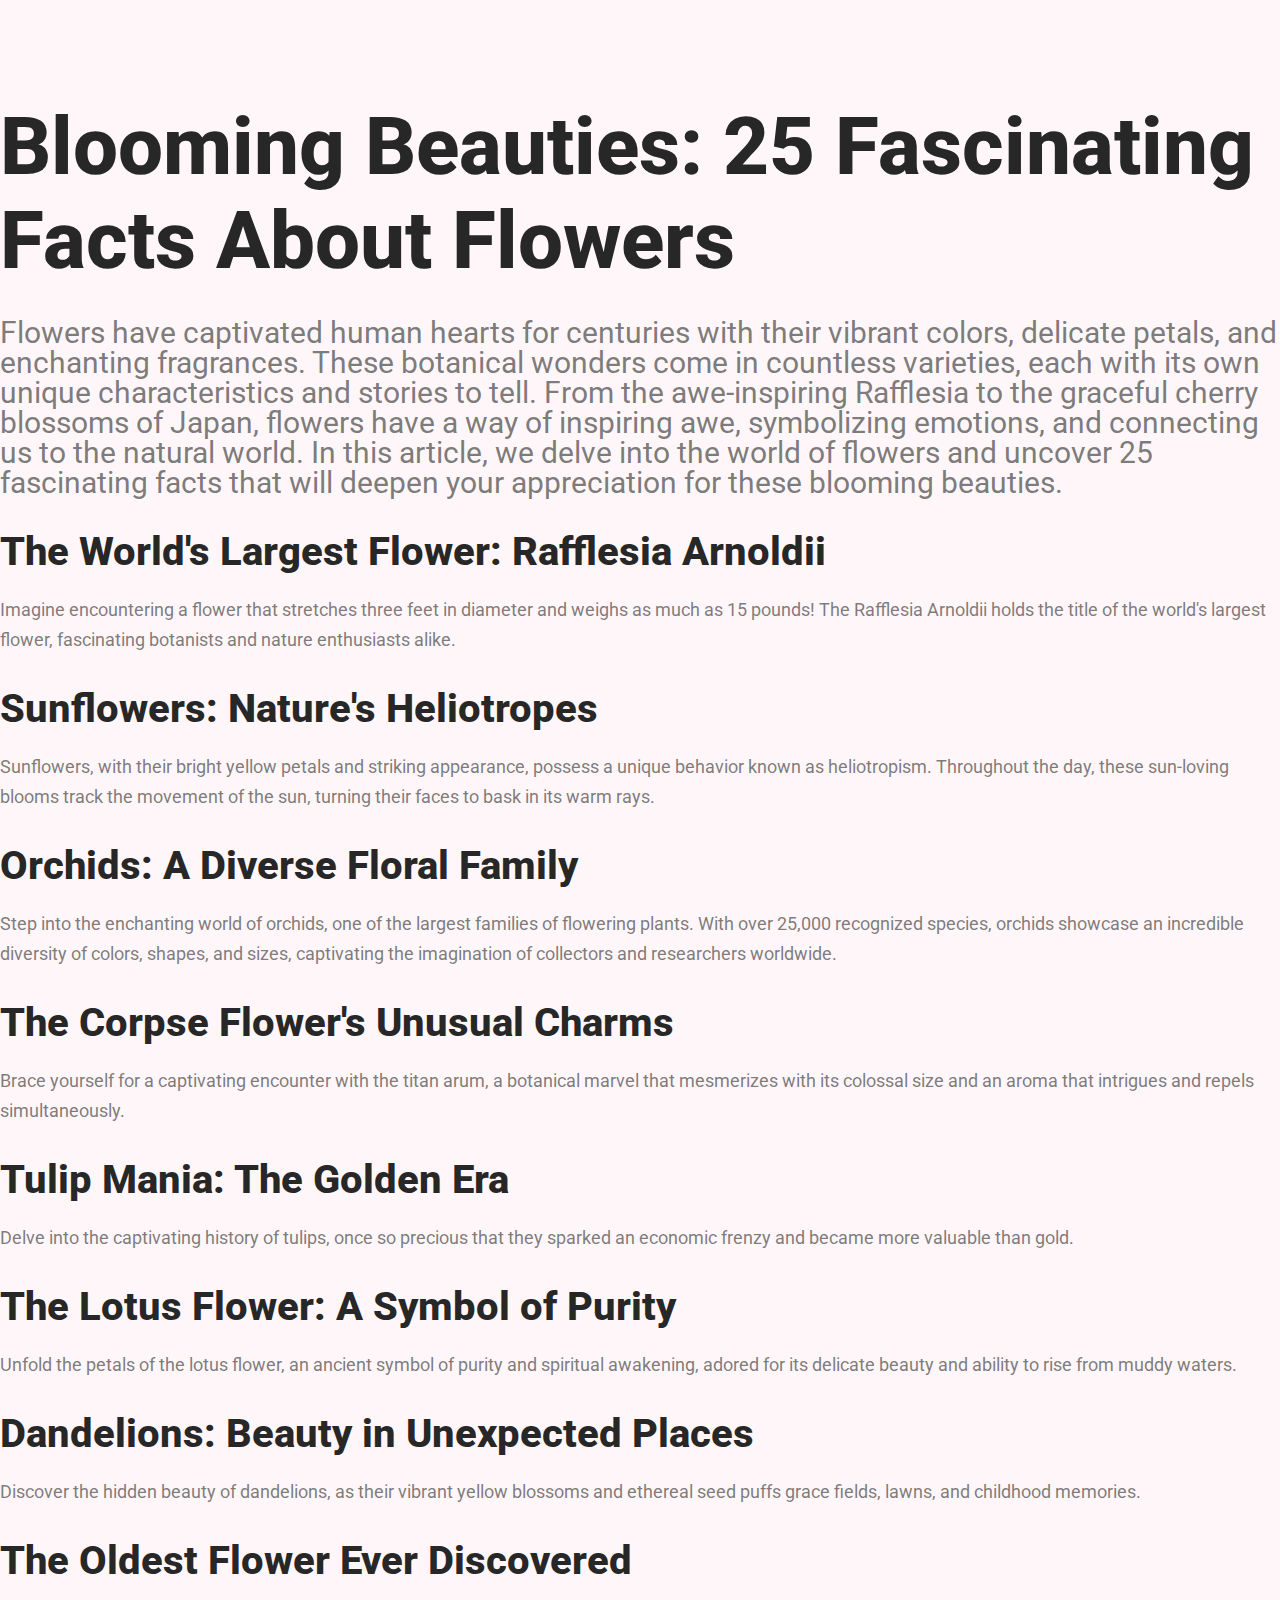
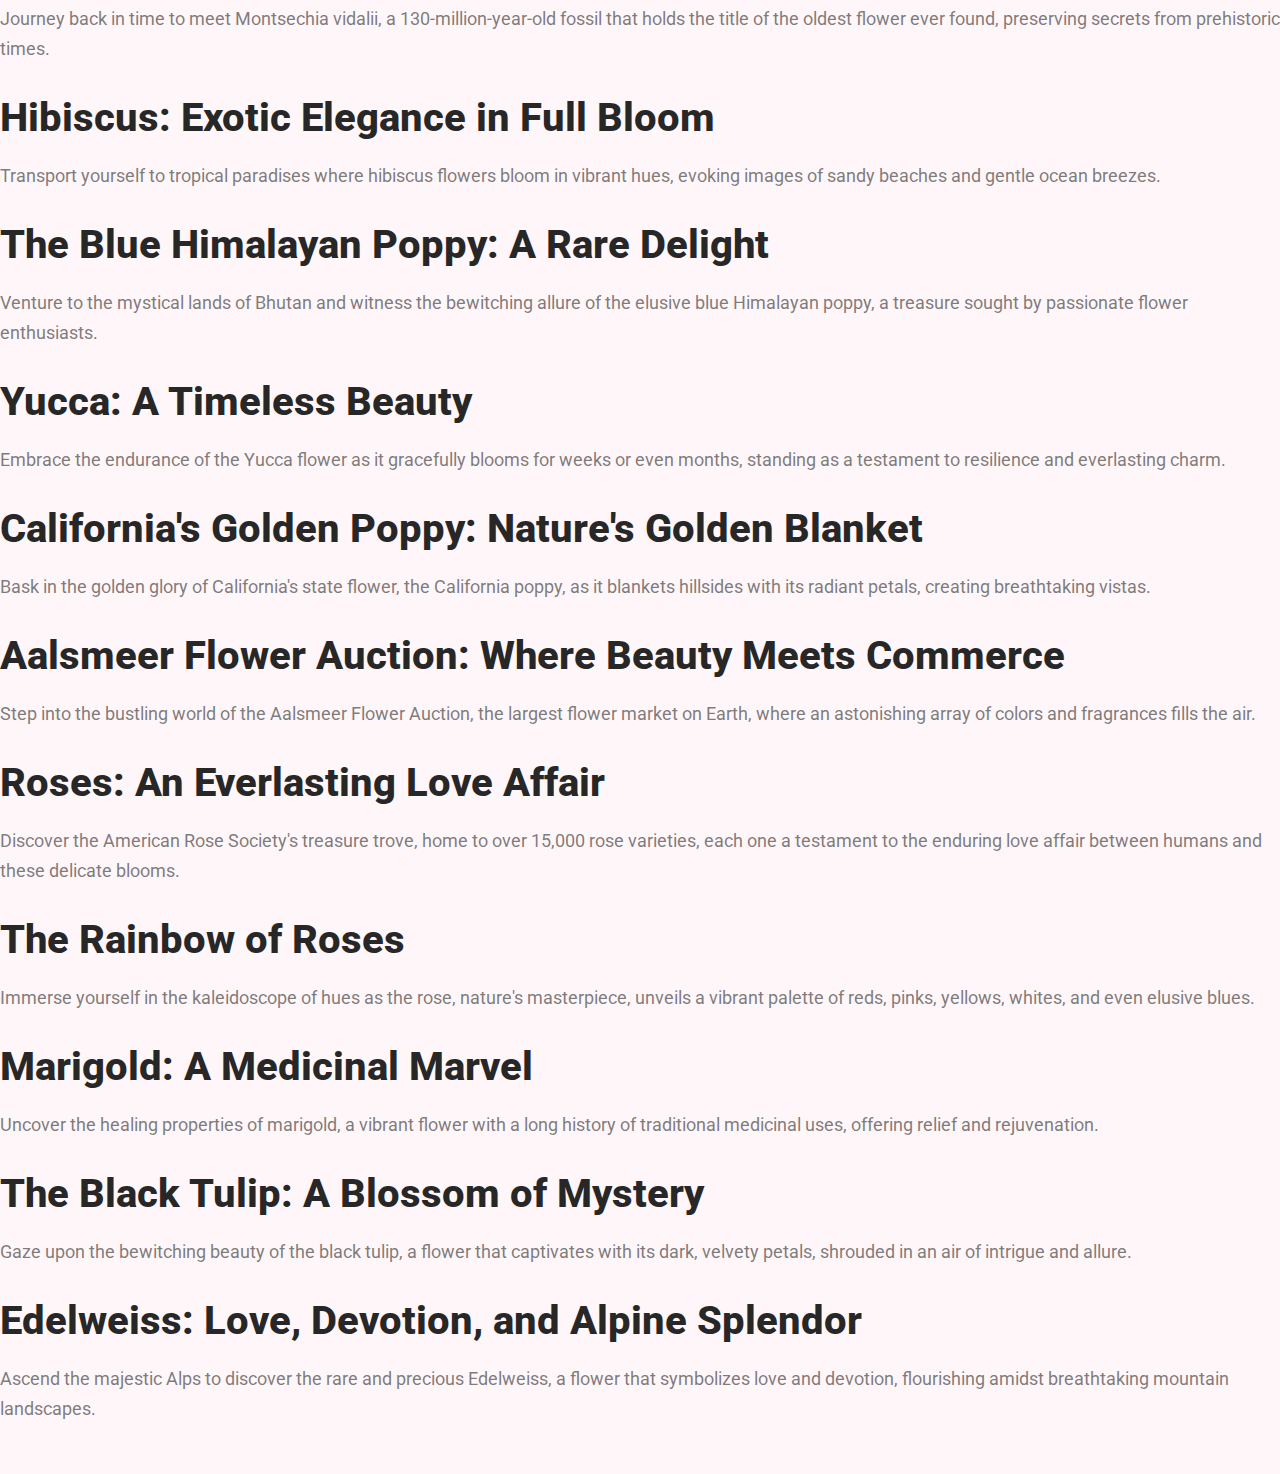
==== flowers.html @ 984edbbb "added my section" ====
<!DOCTYPE html>
<html lang="en">
<head>
    <meta charset="UTF-8">
    <meta name="viewport" content="width=device-width, initial-scale=1.0">
    <title>Online Flower Shop</title>
    <link rel="stylesheet" href="./styles/flower.css">
    <link rel="preconnect" href="https://fonts.googleapis.com">
    <link rel="preconnect" href="https://fonts.gstatic.com" crossorigin>
    <link
        href="https://fonts.googleapis.com/css2?family=Lato:wght@400;700&family=Open+Sans:wght@400;700;800&family=Roboto&display=swap"
        rel="stylesheet">
    <style>
        .intro{
            font-size: 30px;
        }
        p{
            font: 23px;
        }
        body{
            background: rgba(229, 84, 115, 0.05);
        }
        div{
            padding-top: 100px;
        }
    </style>
</head>
<body>
   <div class="flower">
    <h1 class="banner-title">Blooming Beauties: 25 Fascinating Facts About Flowers</h1>

    <p class="banner_description intro">
      Flowers have captivated human hearts for centuries with their vibrant colors, delicate petals, and enchanting fragrances. These botanical wonders come in countless varieties, each with its own unique characteristics and stories to tell. From the awe-inspiring Rafflesia to the graceful cherry blossoms of Japan, flowers have a way of inspiring awe, symbolizing emotions, and connecting us to the natural world. In this article, we delve into the world of flowers and uncover 25 fascinating facts that will deepen your appreciation for these blooming beauties.
    </p>
  
    <h2 class="flower-heading">The World's Largest Flower: Rafflesia Arnoldii</h2>
    <p class="banner_description ">
    
      Imagine encountering a flower that stretches three feet in diameter and weighs as much as 15 pounds! The Rafflesia Arnoldii holds the title of the world's largest flower, fascinating botanists and nature enthusiasts alike.
    </p>
  
    <h2 class="flower-heading">Sunflowers: Nature's Heliotropes</h2>
    <p class="banner_description ">
      Sunflowers, with their bright yellow petals and striking appearance, possess a unique behavior known as heliotropism. Throughout the day, these sun-loving blooms track the movement of the sun, turning their faces to bask in its warm rays.
    </p>
  
    <h2 class="flower-heading">Orchids: A Diverse Floral Family</h2>
    <p class="banner_description ">
      Step into the enchanting world of orchids, one of the largest families of flowering plants. With over 25,000 recognized species, orchids showcase an incredible diversity of colors, shapes, and sizes, captivating the imagination of collectors and researchers worldwide.
    </p>
    <h2 class="flower-heading">The Corpse Flower's Unusual Charms</h2>
    <p class="banner_description ">
      Brace yourself for a captivating encounter with the titan arum, a botanical marvel that mesmerizes with its colossal size and an aroma that intrigues and repels simultaneously.
    </p>
    <h2 class="flower-heading">Tulip Mania: The Golden Era</h2>
    <p class="banner_description ">
      Delve into the captivating history of tulips, once so precious that they sparked an economic frenzy and became more valuable than gold.
    </p>
    <h2 class="flower-heading">The Lotus Flower: A Symbol of Purity</h2>
    <p class="banner_description ">
      Unfold the petals of the lotus flower, an ancient symbol of purity and spiritual awakening, adored for its delicate beauty and ability to rise from muddy waters.
    </p>
    <h2 class="flower-heading">Dandelions: Beauty in Unexpected Places</h2>
    <p class="banner_description ">
      Discover the hidden beauty of dandelions, as their vibrant yellow blossoms and ethereal seed puffs grace fields, lawns, and childhood memories.
    </p>
    <h2 class="flower-heading">The Oldest Flower Ever Discovered</h2>
    <p class="banner_description ">
      Journey back in time to meet Montsechia vidalii, a 130-million-year-old fossil that holds the title of the oldest flower ever found, preserving secrets from prehistoric times.
    </p>
    <h2 class="flower-heading">Hibiscus: Exotic Elegance in Full Bloom</h2>
    <p class="banner_description ">
      Transport yourself to tropical paradises where hibiscus flowers bloom in vibrant hues, evoking images of sandy beaches and gentle ocean breezes.
    </p>
    <h2 class="flower-heading">The Blue Himalayan Poppy: A Rare Delight</h2>
    <p class="banner_description ">
      Venture to the mystical lands of Bhutan and witness the bewitching allure of the elusive blue Himalayan poppy, a treasure sought by passionate flower enthusiasts.
    </p>
    <h2 class="flower-heading">Yucca: A Timeless Beauty</h2>
    <p class="banner_description ">
      Embrace the endurance of the Yucca flower as it gracefully blooms for weeks or even months, standing as a testament to resilience and everlasting charm.
    </p>
    <h2 class="flower-heading">California's Golden Poppy: Nature's Golden Blanket</h2>
    <p class="banner_description ">
      Bask in the golden glory of California's state flower, the California poppy, as it blankets hillsides with its radiant petals, creating breathtaking vistas.
    </p>
    <h2 class="flower-heading">Aalsmeer Flower Auction: Where Beauty Meets Commerce</h2>
    <p class="banner_description ">
      Step into the bustling world of the Aalsmeer Flower Auction, the largest flower market on Earth, where an astonishing array of colors and fragrances fills the air.
    </p>
    <h2 class="flower-heading">Roses: An Everlasting Love Affair</h2>
    <p class="banner_description ">
      Discover the American Rose Society's treasure trove, home to over 15,000 rose varieties, each one a testament to the enduring love affair between humans and these delicate blooms.
    </p>
    <h2 class="flower-heading">The Rainbow of Roses</h2>
    <p class="banner_description ">
      Immerse yourself in the kaleidoscope of hues as the rose, nature's masterpiece, unveils a vibrant palette of reds, pinks, yellows, whites, and even elusive blues.
    </p>
    <h2 class="flower-heading">Marigold: A Medicinal Marvel</h2>
    <p class="banner_description ">
      Uncover the healing properties of marigold, a vibrant flower with a long history of traditional medicinal uses, offering relief and rejuvenation.
    </p>
    <h2 class="flower-heading">The Black Tulip: A Blossom of Mystery</h2>
    <p class="banner_description ">
      Gaze upon the bewitching beauty of the black tulip, a flower that captivates with its dark, velvety petals, shrouded in an air of intrigue and allure.
    </p>
    <h2 class="flower-heading">Edelweiss: Love, Devotion, and Alpine Splendor</h2>
    <p class="banner_description ">
      Ascend the majestic Alps to discover the rare and precious Edelweiss, a flower that symbolizes love and devotion, flourishing amidst breathtaking mountain landscapes.
    </p>
   </div>

</body>
</html>
---- styles/flower.css ----
/* shared styles */

* {
    margin: 0;
    padding: 0;
    font-family: 'Lato', sans-serif;
    font-family: 'Open Sans', sans-serif;
    font-family: 'Roboto', sans-serif;
}

.primary-color {
    color: #E55473;
}

/* header styles */

.header {
    height: 100vh;
    display: flex;
    align-items: center;
    justify-content: space-around;
    background: rgba(229, 84, 115, 0.10);
    padding: 20px 150px 0px 200px;
    margin-bottom: 170px;
}

.banner-title {
    color: #272727;
    font-size: 80px;
    font-weight: 800;
    margin-bottom: 30px;
}

.banner_description {
    color: rgba(39, 39, 39, 0.60);
    font-size: 18px;
    font-weight: 400;
    line-height: 30px;
    margin-bottom: 30px;
}

.btn-primary {
    border-radius: 8px;
    background: #E55473;
    padding: 20px 43px;
    border: 0px;
    color: #FFF;
    font-size: 20px;
    font-weight: 700;
}

.img-main {
    width: 600px;
}

/*main styles*/

/*flower section styles*/

.flower {
    max-width: 1300px;
    margin: 0 auto;
    margin-bottom: 50px;
}

.flower-description-container {
    text-align: center;
    margin-bottom: 40px;
}

.flower-heading {
    color: #272727;
    font-size: 40px;
    font-weight: 800;
    margin-bottom: 20px;
}

.flower-description {
    color: rgba(39, 39, 39, 0.60);
    font-size: 18px;
    font-weight: 400;
    line-height: 30px;
    width: 580px;
    margin: 0 auto;
}

.flower-container {
    display: flex;
    align-items: center;
    gap: 20px;
}

.flower-name {
    text-align: center;
    text-decoration: underline;
    color: #272727;
    font-size: 24px;
    font-weight: 700;
    line-height: 35px;
}

.img-flower {
    height: 520px;
    border-radius: 300px 300px 0px 0px;
    width: 400px;
    margin-bottom: 20px;
}

.img-flower1 {
    background: rgba(167, 33, 98, 0.15);
}

.img-flower2 {
    background: rgba(5, 151, 160, 0.15);
}

.img-flower3 {
    background: rgba(71, 125, 17, 0.15);
}

/*sale section styles*/

.sale {
    display: flex;
    align-items: center;
    border-radius: 8px;
    background: rgba(229, 84, 115, 0.05);
    height: 530px;
    padding: 0 300px;
    margin-bottom: 150px;
}

.sale-description-container {
    text-align: center;
    margin-right: 200px;
}

.sale-title {
    color: #272727;
    font-size: 40px;
    font-weight: 800;
    margin-bottom: 25px;
}

.sale-description {
    color: rgba(39, 39, 39, 0.60);
    font-size: 18px;
    font-weight: 400;
    line-height: 30px;
    margin-bottom: 25px;
}

/*insta section styles*/

.insta {
    margin: 0px auto;
    margin-bottom: 120px;
}

.insta-description-container {
    text-align: center;
}

.insta-title {
    color: #272727;
    text-align: center;
    font-size: 40px;
    font-weight: 800;
    margin-bottom: 20px;
}

.insta-description {
    color: rgba(39, 39, 39, 0.60);
    text-align: center;
    font-size: 18px;
    font-weight: 400;
    line-height: 30px;
    margin-bottom: 40px;
}

.insta-images-container{
    display: flex;
    justify-content: space-between;
}
.img-insta {
    width: 300px;
}

/*form styles*/

.form {
    text-align: center;
    background-image: url("../Flower Asset/Rectangle 9.png");
    height: 350px;
    padding-top: 150px;
    background-repeat: no-repeat;
}
.form-title {
    color: #272727;
    font-size: 40px;
    font-weight: 800;
    margin-bottom: 15px;
}

.form-description {
    color: rgba(39, 39, 39, 0.60);
    font-size: 18px;
    font-weight: 400;
    margin-bottom: 30px;
}

input[type="email"] {
    width: 600px;
    height: 60px;
    border-radius: 8px;
    background: #FFF;
    color: rgba(39, 39, 39, 0.60);
    font-size: 16px;
    font-weight: 400;
    border: 0;
    padding-left: 20px;
}

/*my-section styles*/

.my-section{
    height: 350px;
    padding-top: 180px;
    text-align: center;
    background: rgba(229, 84, 115, 0.05);
    margin-bottom: 150px;
}
.my-section a{
    text-decoration: none;
}
.my-section-title{
    margin-bottom: 50px;
}

/*footer styles*/

footer {
    background: #111010;
    text-align: center;
    height: 350px;
    padding-top: 220px;
}
.footer-title {
    color: white;
    font-size: 48px;
    font-weight: 800;
}

.description1 {
    color: rgba(255, 255, 255, 0.90);
    font-size: 18px;
    font-weight: 400;
    line-height: 30px;
}

.description2 {
    color: rgba(255, 255, 255, 0.40);
    text-align: center;
    font-size: 16px;
    font-weight: 400;
}
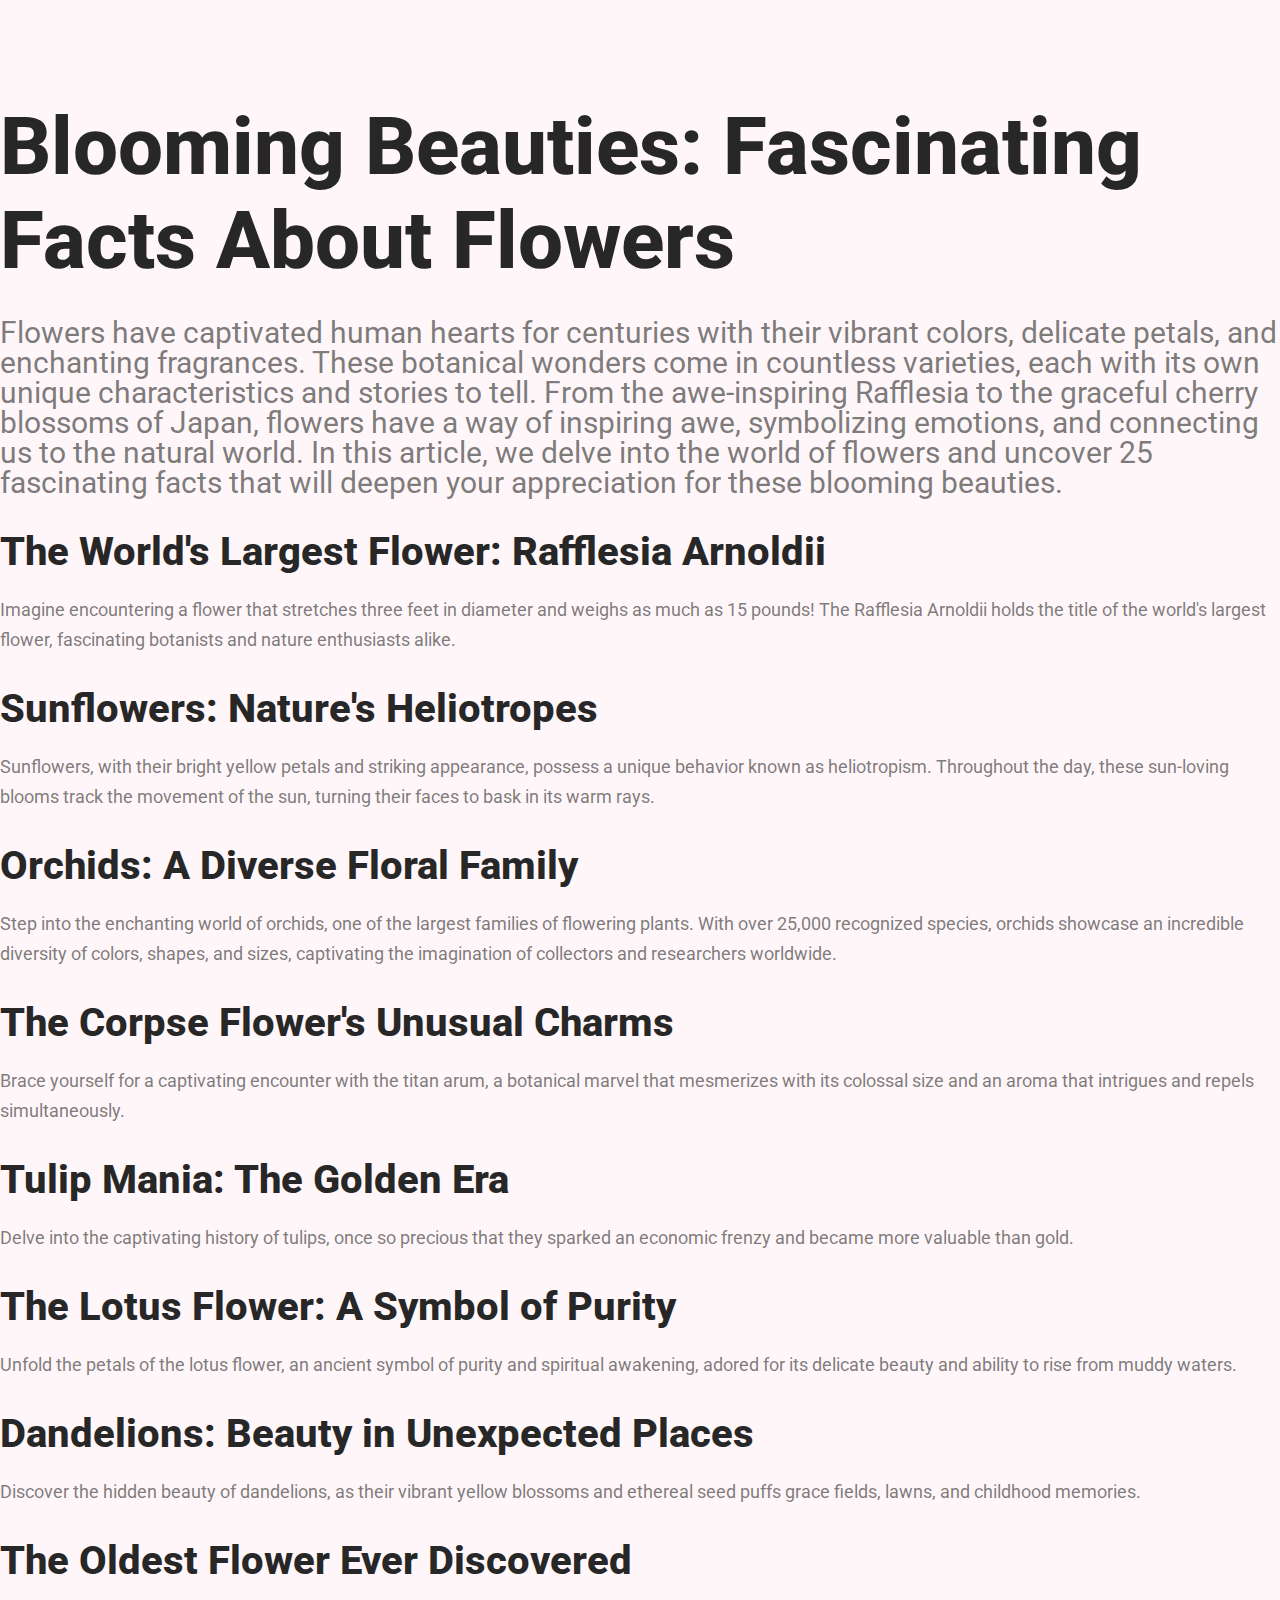
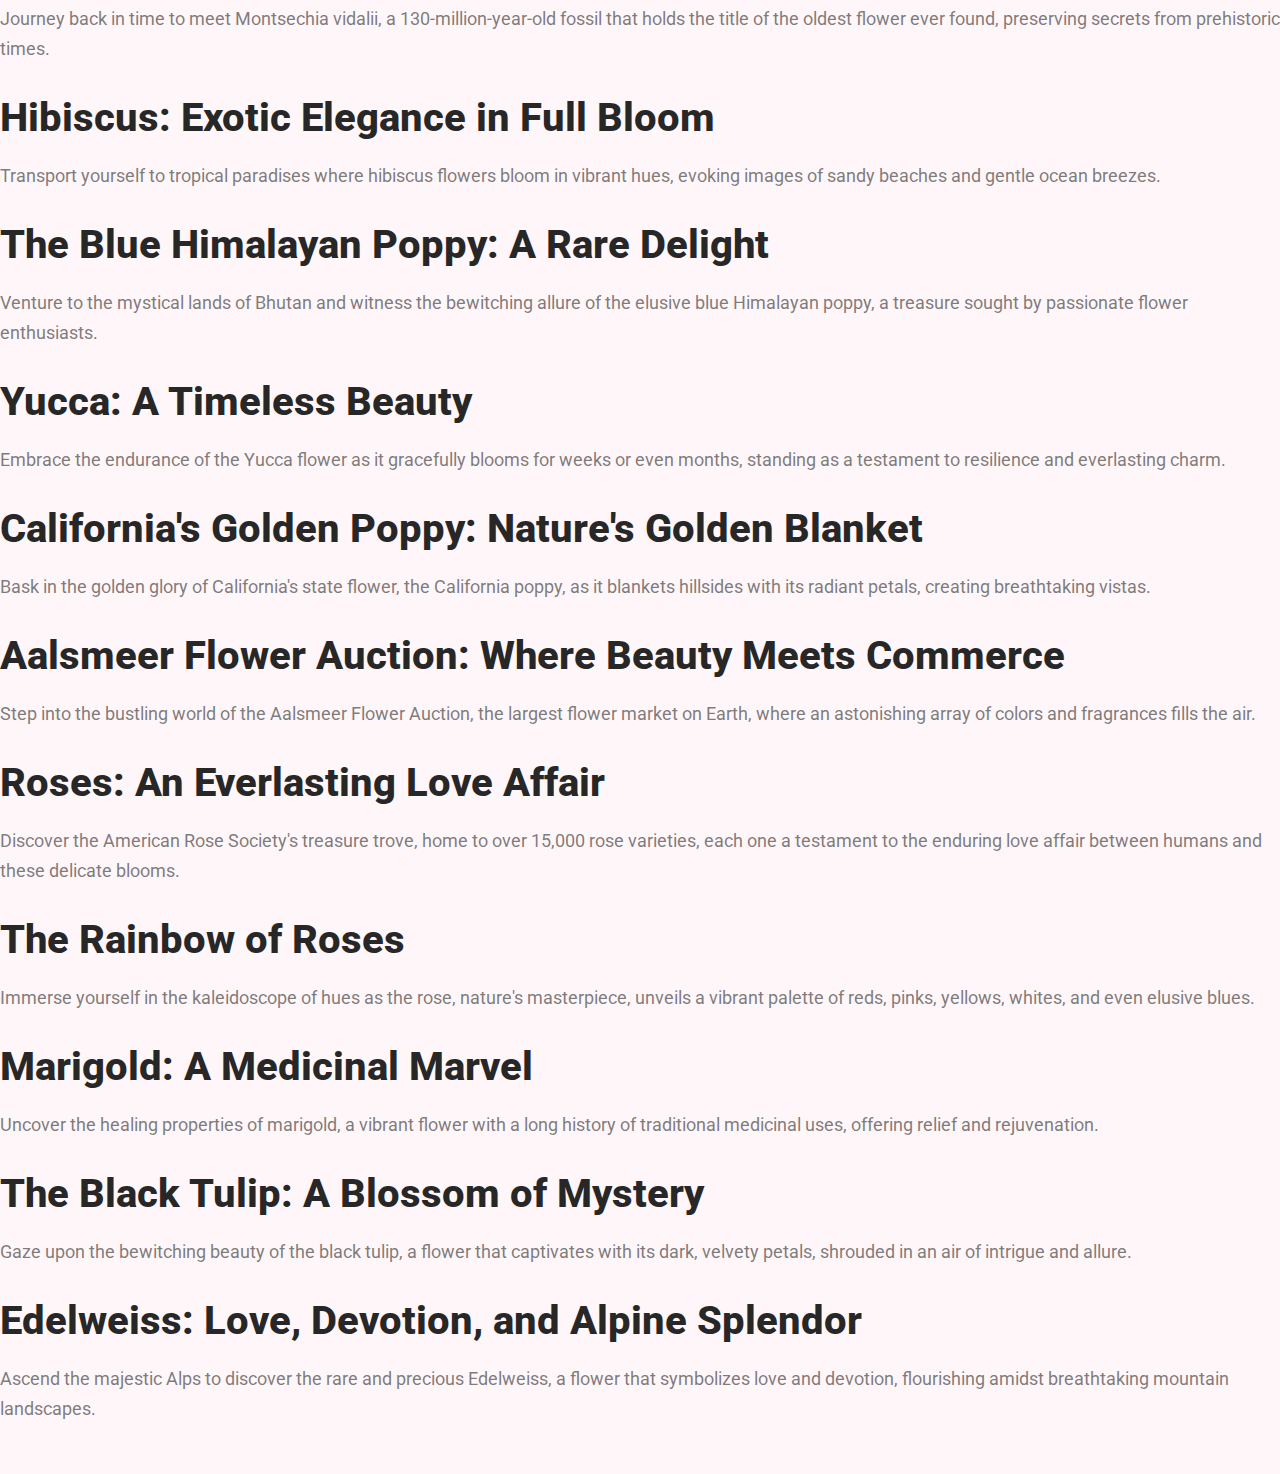
==== commit c278c2d2: "removed 25" ====
--- a/flowers.html
+++ b/flowers.html
@@ -27,8 +27,7 @@
 </head>
 <body>
    <div class="flower">
-    <h1 class="banner-title">Blooming Beauties: 25 Fascinating Facts About Flowers</h1>
-
+    <h1 class="banner-title">Blooming Beauties: Fascinating Facts About Flowers</h1>
     <p class="banner_description intro">
       Flowers have captivated human hearts for centuries with their vibrant colors, delicate petals, and enchanting fragrances. These botanical wonders come in countless varieties, each with its own unique characteristics and stories to tell. From the awe-inspiring Rafflesia to the graceful cherry blossoms of Japan, flowers have a way of inspiring awe, symbolizing emotions, and connecting us to the natural world. In this article, we delve into the world of flowers and uncover 25 fascinating facts that will deepen your appreciation for these blooming beauties.
     </p>
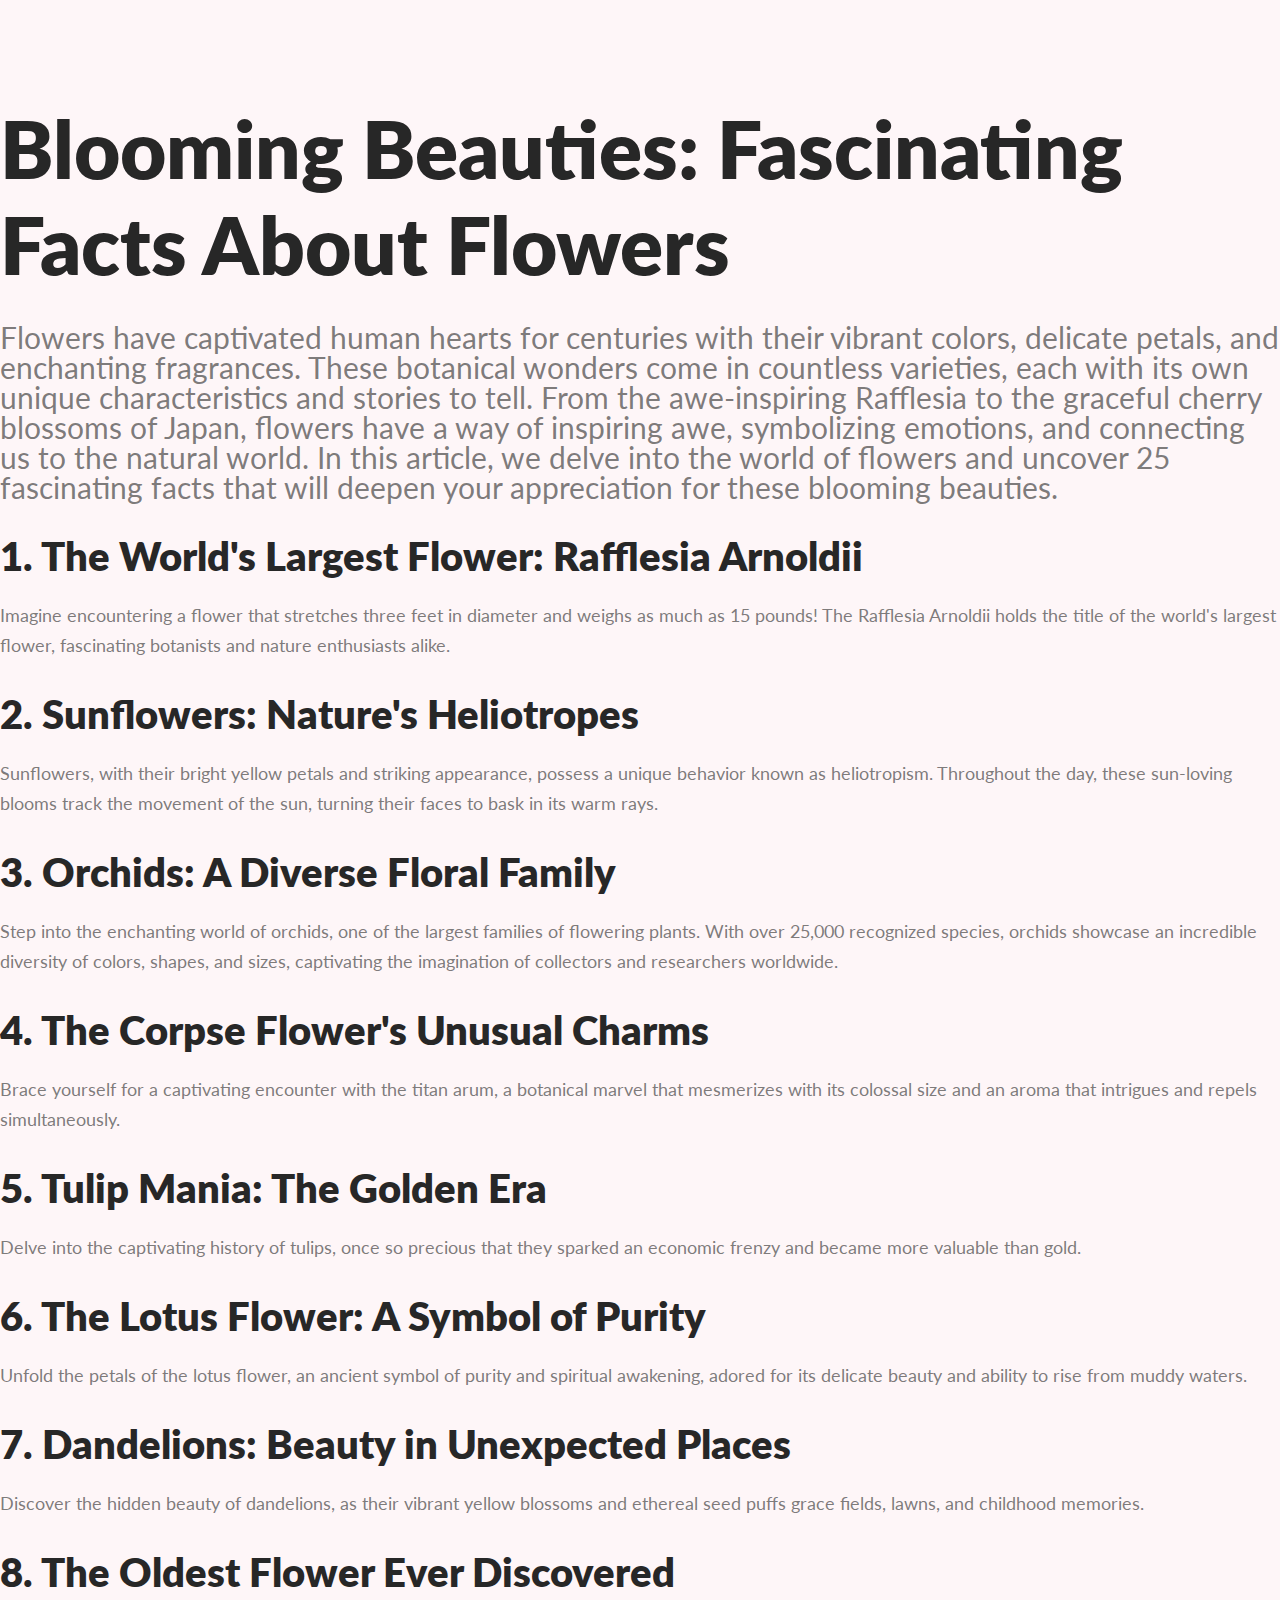
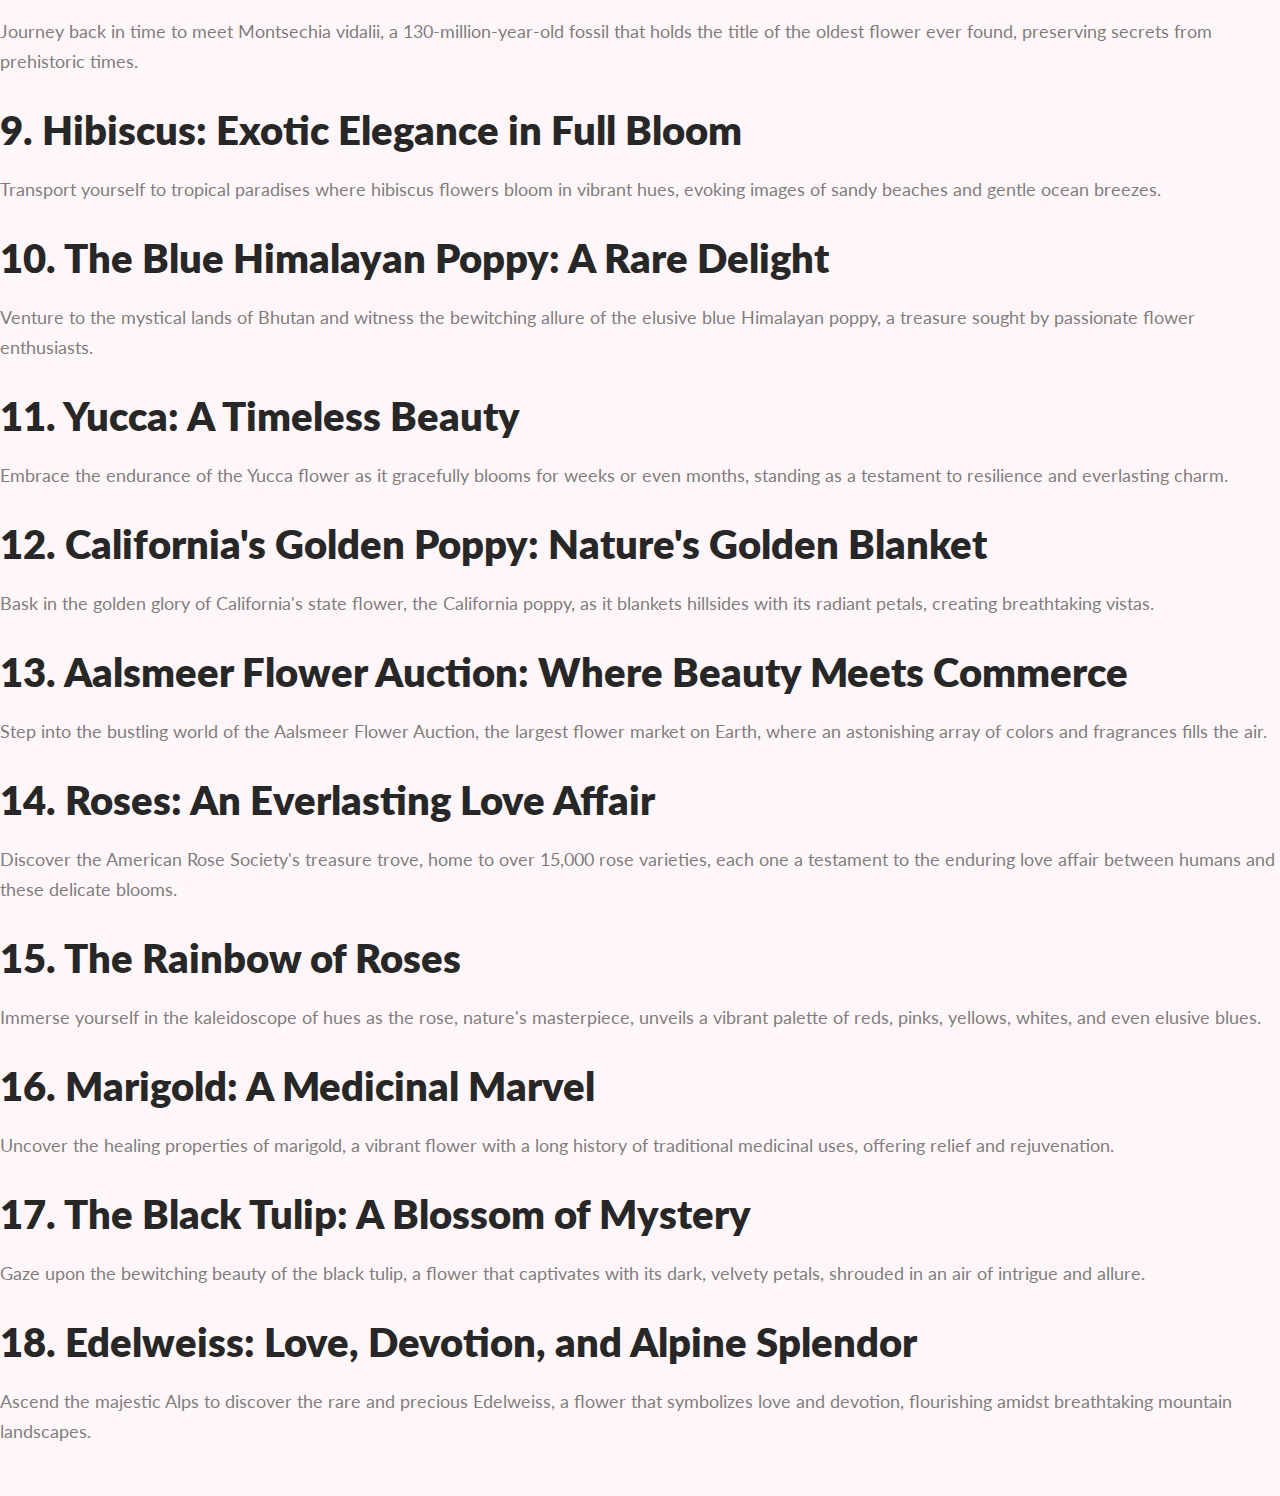
==== commit 74b03360: "final commit" ====
--- a/flowers.html
+++ b/flowers.html
@@ -32,78 +32,78 @@
       Flowers have captivated human hearts for centuries with their vibrant colors, delicate petals, and enchanting fragrances. These botanical wonders come in countless varieties, each with its own unique characteristics and stories to tell. From the awe-inspiring Rafflesia to the graceful cherry blossoms of Japan, flowers have a way of inspiring awe, symbolizing emotions, and connecting us to the natural world. In this article, we delve into the world of flowers and uncover 25 fascinating facts that will deepen your appreciation for these blooming beauties.
     </p>
   
-    <h2 class="flower-heading">The World's Largest Flower: Rafflesia Arnoldii</h2>
+    <h2 class="flower-heading">1. The World's Largest Flower: Rafflesia Arnoldii</h2>
     <p class="banner_description ">
     
       Imagine encountering a flower that stretches three feet in diameter and weighs as much as 15 pounds! The Rafflesia Arnoldii holds the title of the world's largest flower, fascinating botanists and nature enthusiasts alike.
     </p>
   
-    <h2 class="flower-heading">Sunflowers: Nature's Heliotropes</h2>
+    <h2 class="flower-heading">2. Sunflowers: Nature's Heliotropes</h2>
     <p class="banner_description ">
       Sunflowers, with their bright yellow petals and striking appearance, possess a unique behavior known as heliotropism. Throughout the day, these sun-loving blooms track the movement of the sun, turning their faces to bask in its warm rays.
     </p>
   
-    <h2 class="flower-heading">Orchids: A Diverse Floral Family</h2>
+    <h2 class="flower-heading">3. Orchids: A Diverse Floral Family</h2>
     <p class="banner_description ">
       Step into the enchanting world of orchids, one of the largest families of flowering plants. With over 25,000 recognized species, orchids showcase an incredible diversity of colors, shapes, and sizes, captivating the imagination of collectors and researchers worldwide.
     </p>
-    <h2 class="flower-heading">The Corpse Flower's Unusual Charms</h2>
+    <h2 class="flower-heading">4. The Corpse Flower's Unusual Charms</h2>
     <p class="banner_description ">
       Brace yourself for a captivating encounter with the titan arum, a botanical marvel that mesmerizes with its colossal size and an aroma that intrigues and repels simultaneously.
     </p>
-    <h2 class="flower-heading">Tulip Mania: The Golden Era</h2>
+    <h2 class="flower-heading">5. Tulip Mania: The Golden Era</h2>
     <p class="banner_description ">
       Delve into the captivating history of tulips, once so precious that they sparked an economic frenzy and became more valuable than gold.
     </p>
-    <h2 class="flower-heading">The Lotus Flower: A Symbol of Purity</h2>
+    <h2 class="flower-heading">6. The Lotus Flower: A Symbol of Purity</h2>
     <p class="banner_description ">
       Unfold the petals of the lotus flower, an ancient symbol of purity and spiritual awakening, adored for its delicate beauty and ability to rise from muddy waters.
     </p>
-    <h2 class="flower-heading">Dandelions: Beauty in Unexpected Places</h2>
+    <h2 class="flower-heading">7. Dandelions: Beauty in Unexpected Places</h2>
     <p class="banner_description ">
       Discover the hidden beauty of dandelions, as their vibrant yellow blossoms and ethereal seed puffs grace fields, lawns, and childhood memories.
     </p>
-    <h2 class="flower-heading">The Oldest Flower Ever Discovered</h2>
+    <h2 class="flower-heading">8. The Oldest Flower Ever Discovered</h2>
     <p class="banner_description ">
       Journey back in time to meet Montsechia vidalii, a 130-million-year-old fossil that holds the title of the oldest flower ever found, preserving secrets from prehistoric times.
     </p>
-    <h2 class="flower-heading">Hibiscus: Exotic Elegance in Full Bloom</h2>
+    <h2 class="flower-heading">9. Hibiscus: Exotic Elegance in Full Bloom</h2>
     <p class="banner_description ">
       Transport yourself to tropical paradises where hibiscus flowers bloom in vibrant hues, evoking images of sandy beaches and gentle ocean breezes.
     </p>
-    <h2 class="flower-heading">The Blue Himalayan Poppy: A Rare Delight</h2>
+    <h2 class="flower-heading">10. The Blue Himalayan Poppy: A Rare Delight</h2>
     <p class="banner_description ">
       Venture to the mystical lands of Bhutan and witness the bewitching allure of the elusive blue Himalayan poppy, a treasure sought by passionate flower enthusiasts.
     </p>
-    <h2 class="flower-heading">Yucca: A Timeless Beauty</h2>
+    <h2 class="flower-heading">11. Yucca: A Timeless Beauty</h2>
     <p class="banner_description ">
       Embrace the endurance of the Yucca flower as it gracefully blooms for weeks or even months, standing as a testament to resilience and everlasting charm.
     </p>
-    <h2 class="flower-heading">California's Golden Poppy: Nature's Golden Blanket</h2>
+    <h2 class="flower-heading">12. California's Golden Poppy: Nature's Golden Blanket</h2>
     <p class="banner_description ">
       Bask in the golden glory of California's state flower, the California poppy, as it blankets hillsides with its radiant petals, creating breathtaking vistas.
     </p>
-    <h2 class="flower-heading">Aalsmeer Flower Auction: Where Beauty Meets Commerce</h2>
+    <h2 class="flower-heading">13. Aalsmeer Flower Auction: Where Beauty Meets Commerce</h2>
     <p class="banner_description ">
       Step into the bustling world of the Aalsmeer Flower Auction, the largest flower market on Earth, where an astonishing array of colors and fragrances fills the air.
     </p>
-    <h2 class="flower-heading">Roses: An Everlasting Love Affair</h2>
+    <h2 class="flower-heading">14. Roses: An Everlasting Love Affair</h2>
     <p class="banner_description ">
       Discover the American Rose Society's treasure trove, home to over 15,000 rose varieties, each one a testament to the enduring love affair between humans and these delicate blooms.
     </p>
-    <h2 class="flower-heading">The Rainbow of Roses</h2>
+    <h2 class="flower-heading">15. The Rainbow of Roses</h2>
     <p class="banner_description ">
       Immerse yourself in the kaleidoscope of hues as the rose, nature's masterpiece, unveils a vibrant palette of reds, pinks, yellows, whites, and even elusive blues.
     </p>
-    <h2 class="flower-heading">Marigold: A Medicinal Marvel</h2>
+    <h2 class="flower-heading">16. Marigold: A Medicinal Marvel</h2>
     <p class="banner_description ">
       Uncover the healing properties of marigold, a vibrant flower with a long history of traditional medicinal uses, offering relief and rejuvenation.
     </p>
-    <h2 class="flower-heading">The Black Tulip: A Blossom of Mystery</h2>
+    <h2 class="flower-heading">17. The Black Tulip: A Blossom of Mystery</h2>
     <p class="banner_description ">
       Gaze upon the bewitching beauty of the black tulip, a flower that captivates with its dark, velvety petals, shrouded in an air of intrigue and allure.
     </p>
-    <h2 class="flower-heading">Edelweiss: Love, Devotion, and Alpine Splendor</h2>
+    <h2 class="flower-heading">18. Edelweiss: Love, Devotion, and Alpine Splendor</h2>
     <p class="banner_description ">
       Ascend the majestic Alps to discover the rare and precious Edelweiss, a flower that symbolizes love and devotion, flourishing amidst breathtaking mountain landscapes.
     </p>
--- a/styles/flower.css
+++ b/styles/flower.css
@@ -5,8 +5,6 @@
     margin: 0;
     padding: 0;
     font-family: 'Lato', sans-serif;
-    font-family: 'Open Sans', sans-serif;
-    font-family: 'Roboto', sans-serif;
 }
 
 .primary-color {
